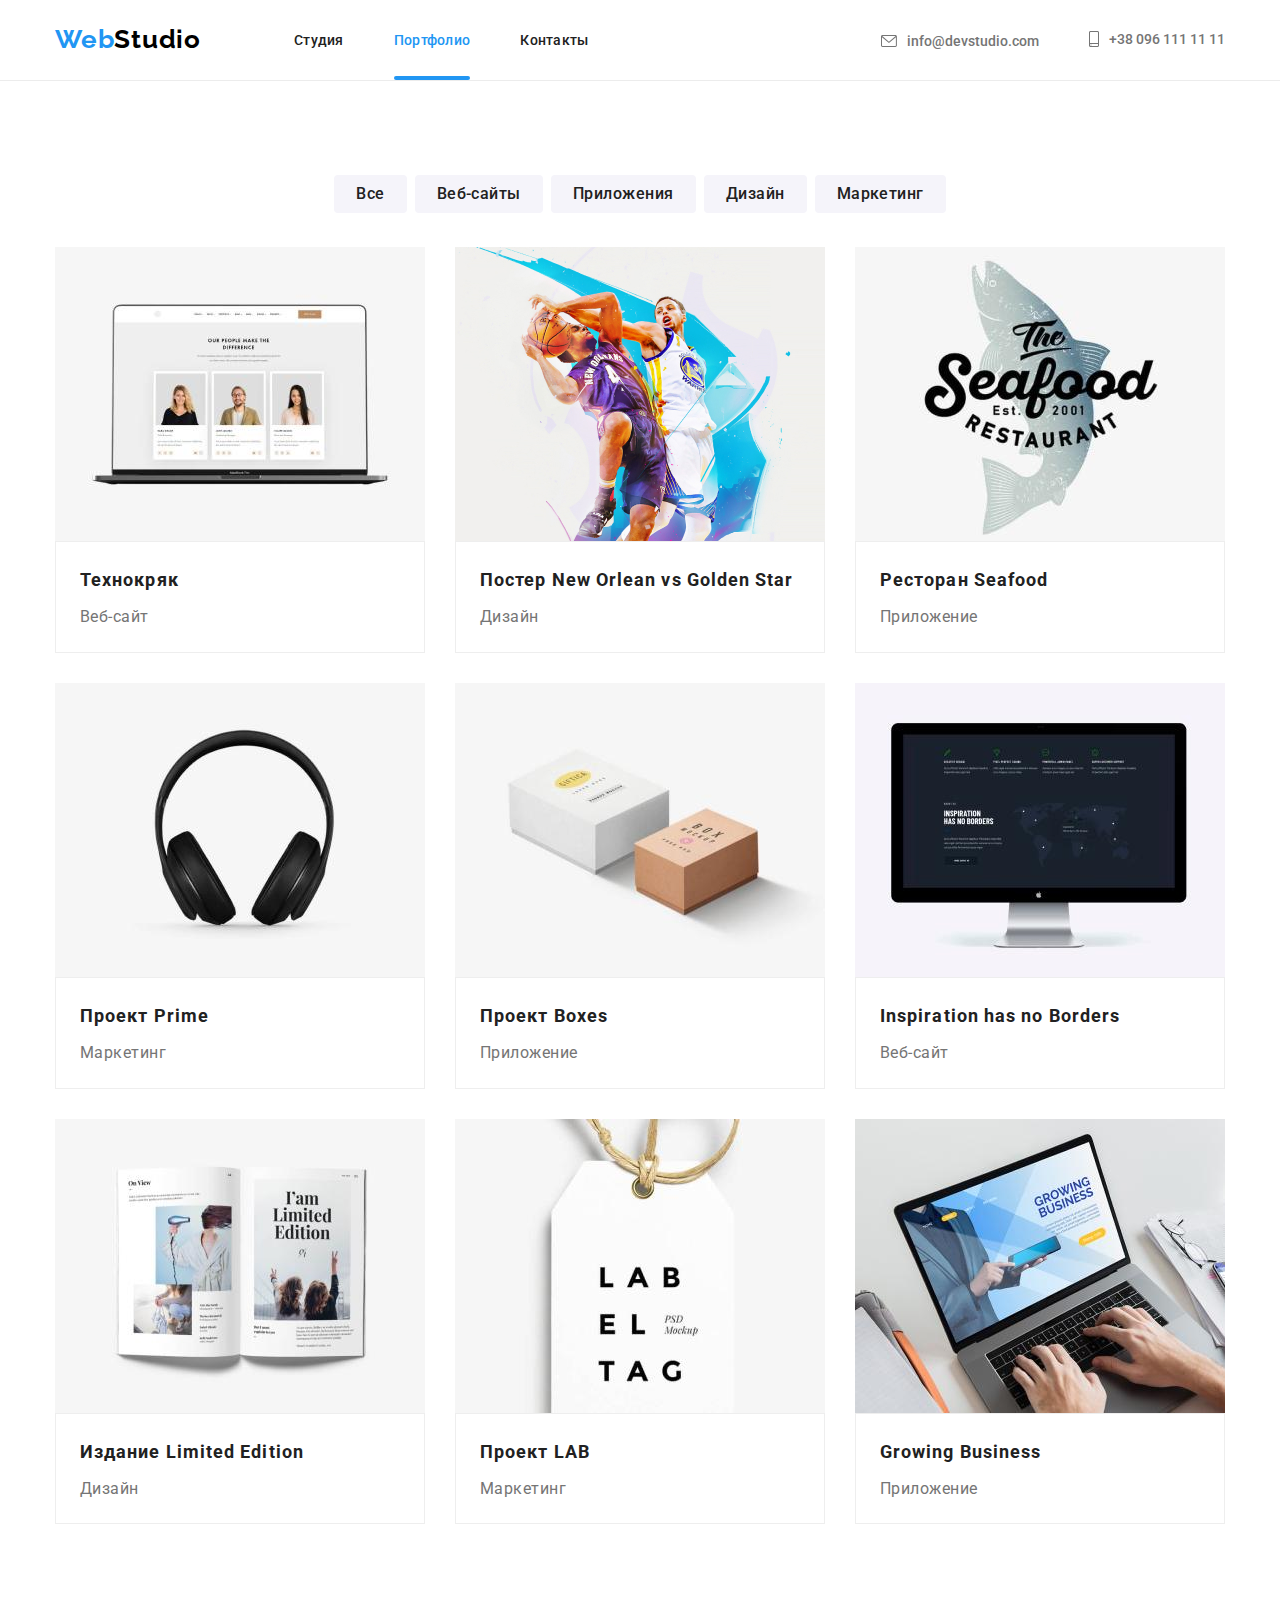
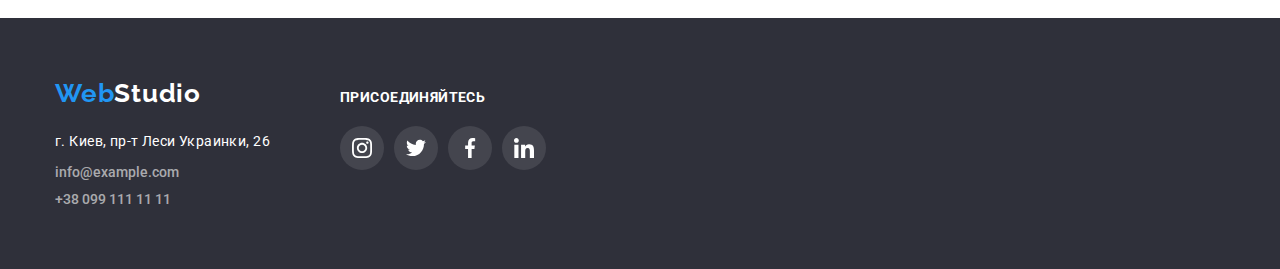
==== portfolio.html @ fb99bab4 "finished task for animation and position" ====
<!DOCTYPE html>
<html lang="ru">
  <head>
    <meta charset="UTF-8" />
    <meta name="viewport" content="width=device-width, initial-scale=1.0" />
    <title>WebStudios</title>
    <link rel="preconnect" href="https://fonts.googleapis.com" />
    <link rel="preconnect" href="https://fonts.gstatic.com" crossorigin />
    <link
      href="https://fonts.googleapis.com/css2?family=Raleway:wght@700&family=Roboto:wght@400;500;700;900&display=swap"
      rel="stylesheet"
    />
    <link rel="stylesheet" href="./css/modern-normalize.css" />
    <link rel="stylesheet" href="./css/styles.css" />
  </head>
  <body>
    <!-- Шапка -->
    <header class="header">
      <div class="container header-container">
        <a href="./index.html" class="logo link">
          <span class="logo-web">Web</span
          ><span class="logo-black">Studio</span></a
        >
        <nav class="nav">
          <ul class="nav-list list">
            <li class="nav-item">
              <a href="./index.html" class="nav-link link">Студия</a>
            </li>
            <li class="nav-item">
              <a href="./portfolio.html" class="nav-link current link"
                >Портфолио</a
              >
            </li>
            <li class="nav-item">
              <a href="" class="nav-link link">Контакты</a>
            </li>
          </ul>
        </nav>

        <ul class="contacts-list list">
          <li class="contact-item">
            <a href="mailto:info@devstudio.com" class="contact-link link"
              ><svg class="icon-contact" width="16" height="12">
                <use href="./images/icons.svg#envelope"></use></svg
              >info@devstudio.com</a
            >
          </li>
          <li class="contact-item">
            <a href="tel:+380961111111" class="contact-link link"
              ><svg class="icon-contact" width="10" height="16">
                <use href="./images/icons.svg#smartphone"></use></svg
              >+38 096 111 11 11</a
            >
          </li>
        </ul>
      </div>
    </header>
    <main>
      <section class="section-portfolio section">
        <div class="container">
          <h1 class="visually-hidden">наши работы</h1>

          <!-- Фильтры -->
          <ul class="filter-list list">
            <li class="filter-item">
              <button type="button" class="secondary-button">Все</button>
            </li>
            <li class="filter-item">
              <button type="button" class="secondary-button">Веб-сайты</button>
            </li>
            <li class="filter-item">
              <button type="button" class="secondary-button">Приложения</button>
            </li>
            <li class="filter-item">
              <button type="button" class="secondary-button">Дизайн</button>
            </li>
            <li class="filter-item">
              <button type="button" class="secondary-button">Маркетинг</button>
            </li>
          </ul>
          <ul class="portfolio-list list">
            <li class="portfolio-item">
              <div class="portfolio-item-wrap">
                <img
                  class="project-image"
                  src="./images/laptop_portfolio.jpg"
                  alt="Фото сотрудников"
                  width="370"
                />
                <p class="portfolio-top-text">
                  Технокряк это современная площадка распространения
                  коронавируса. Компании используют эту платформу для цифрового
                  шпионажа и атак на защищённые сервера конкурентов.
                </p>
              </div>
              <div class="portfolio-description-field">
                <h2 class="portfolio-title">Технокряк</h2>
                <p class="portfolio-direction">Веб-сайт</p>
              </div>
            </li>
            <li class="portfolio-item">
              <div class="portfolio-item-wrap">
                <img
                  class="project-image"
                  src="./images/poster_star.jpg"
                  alt="2 басскетболиста"
                  width="370"
                />
                <p class="portfolio-top-text">
                  Технокряк это современная площадка распространения
                  коронавируса. Компании используют эту платформу для цифрового
                  шпионажа и атак на защищённые сервера конкурентов.
                </p>
              </div>
              <div class="portfolio-description-field">
                <h2 class="portfolio-title">
                  Постер New Orlean vs Golden Star
                </h2>
                <p class="portfolio-direction">Дизайн</p>
              </div>
            </li>
            <li class="portfolio-item">
              <div class="portfolio-item-wrap">
                <img
                  class="project-image"
                  src="./images/restaurant.jpg"
                  alt="Наименование ресторана"
                  width="370"
                />
                <p class="portfolio-top-text">
                  Технокряк это современная площадка распространения
                  коронавируса. Компании используют эту платформу для цифрового
                  шпионажа и атак на защищённые сервера конкурентов.
                </p>
              </div>
              <div class="portfolio-description-field">
                <h2 class="portfolio-title">Ресторан Seafood</h2>
                <p class="portfolio-direction">Приложение</p>
              </div>
            </li>
            <li class="portfolio-item">
              <div class="portfolio-item-wrap">
                <img
                  class="project-image"
                  src="./images/headphone.jpg"
                  alt="Наушники"
                  width="370"
                />
                <p class="portfolio-top-text">
                  Технокряк это современная площадка распространения
                  коронавируса. Компании используют эту платформу для цифрового
                  шпионажа и атак на защищённые сервера конкурентов.
                </p>
              </div>
              <div class="portfolio-description-field">
                <h2 class="portfolio-title">Проект Prime</h2>
                <p class="portfolio-direction">Маркетинг</p>
              </div>
            </li>
            <li class="portfolio-item">
              <div class="portfolio-item-wrap">
                <img
                  class="project-image"
                  src="./images/box.jpg"
                  alt="Коробочки"
                  width="370"
                />
                <p class="portfolio-top-text">
                  Технокряк это современная площадка распространения
                  коронавируса. Компании используют эту платформу для цифрового
                  шпионажа и атак на защищённые сервера конкурентов.
                </p>
              </div>
              <div class="portfolio-description-field">
                <h2 class="portfolio-title">Проект Boxes</h2>
                <p class="portfolio-direction">Приложение</p>
              </div>
            </li>
            <li class="portfolio-item">
              <div class="portfolio-item-wrap">
                <img
                  class="project-image"
                  src="./images/desktop.jpg"
                  alt="Экран монитора"
                  width="370"
                />
                <p class="portfolio-top-text">
                  Технокряк это современная площадка распространения
                  коронавируса. Компании используют эту платформу для цифрового
                  шпионажа и атак на защищённые сервера конкурентов.
                </p>
              </div>
              <div class="portfolio-description-field">
                <h2 class="portfolio-title">Inspiration has no Borders</h2>
                <p class="portfolio-direction">Веб-сайт</p>
              </div>
            </li>
            <li class="portfolio-item">
              <div class="portfolio-item-wrap">
                <img
                  class="project-image"
                  src="./images/book.jpg"
                  alt="Разворот книги"
                  width="370"
                />
                <p class="portfolio-top-text">
                  Технокряк это современная площадка распространения
                  коронавируса. Компании используют эту платформу для цифрового
                  шпионажа и атак на защищённые сервера конкурентов.
                </p>
              </div>
              <div class="portfolio-description-field">
                <h2 class="portfolio-title">Издание Limited Edition</h2>
                <p class="portfolio-direction">Дизайн</p>
              </div>
            </li>
            <li class="portfolio-item">
              <div class="portfolio-item-wrap">
                <img
                  class="project-image"
                  src="./images/label.jpg"
                  alt="фирменная бирка"
                  width="370"
                />
                <p class="portfolio-top-text">
                  Технокряк это современная площадка распространения
                  коронавируса. Компании используют эту платформу для цифрового
                  шпионажа и атак на защищённые сервера конкурентов.
                </p>
              </div>
              <div class="portfolio-description-field">
                <h2 class="portfolio-title">Проект LAB</h2>
                <p class="portfolio-direction">Маркетинг</p>
              </div>
            </li>
            <li class="portfolio-item">
              <div class="portfolio-item-wrap">
                <img
                  class="project-image"
                  src="./images/grow.jpg"
                  alt="ноутбук"
                  width="370"
                />
                <p class="portfolio-top-text">
                  Технокряк это современная площадка распространения
                  коронавируса. Компании используют эту платформу для цифрового
                  шпионажа и атак на защищённые сервера конкурентов.
                </p>
              </div>
              <div class="portfolio-description-field">
                <h2 class="portfolio-title">Growing Business</h2>
                <p class="portfolio-direction">Приложение</p>
              </div>
            </li>
          </ul>
        </div>
      </section>
    </main>

    <!-- Подвал -->
    <footer class="page-footer">
      <div class="container footer-container">
        <div class="adress-footer">
          <a href="./index.html" class="logo link">
            <span class="logo-web">Web</span
            ><span class="logo-white">Studio</span></a
          >
          <address class="contact-address">
            <ul class="footer-contacts-list">
              <li class="footer-contact-item list">
                <a
                  href="https://goo.gl/maps/eDtE6KMM95kPjkAP6"
                  target="_blank"
                  rel="noopener noreferrer"
                  class="map-link link"
                >
                  г. Киев, пр-т Леси Украинки, 26
                </a>
              </li>
              <li class="footer-contact-item list">
                <a
                  href="mailto:info@example.com"
                  class="footer-contact-link link"
                  >info@example.com</a
                >
              </li>
              <li class="footer-contact-item list">
                <a href="tel:+380991111111" class="footer-contact-link link"
                  >+38 099 111 11 11</a
                >
              </li>
            </ul>
          </address>
        </div>
        <div class="footer-social">
          <h2 class="footer-social-title">ПРИСОЕДИНЯЙТЕСЬ</h2>
          <ul class="footer-social-list list">
            <li class="footer-social-item">
              <a href="" class="footer-social-link social-link">
                <svg
                  class="footer-social-icon social-icon"
                  width="20"
                  height="20"
                >
                  <use href="./images/icons.svg#instagram"></use>
                </svg>
              </a>
            </li>
            <li class="footer-social-item">
              <a href="" class="footer-social-link social-link">
                <svg
                  class="footer-social-icon social-icon"
                  width="20"
                  height="20"
                >
                  <use href="./images/icons.svg#twitter"></use>
                </svg>
              </a>
            </li>
            <li class="footer-social-item">
              <a href="" class="footer-social-link social-link">
                <svg
                  class="footer-social-icon social-icon"
                  width="20"
                  height="20"
                >
                  <use href="./images/icons.svg#facebook"></use>
                </svg>
              </a>
            </li>
            <li class="footer-social-item">
              <a href="" class="footer-social-link social-link">
                <svg
                  class="footer-social-icon social-icon"
                  width="20"
                  height="20"
                >
                  <use href="./images/icons.svg#linkedin"></use>
                </svg>
              </a>
            </li>
          </ul>
        </div>
      </div>
    </footer>
  </body>
</html>
---- css/styles.css ----
:root {
  --primary-color: #ffffff;
  --title-color: #212121;
  --first-background-color: #2f303a;
  --our-team-bg-color: #f5f4fa;
  --discription-color: #757575;
  --accent-color: #2196f3;
  --secondary-color: #000000;
  --footer-color-link: rgba(255, 255, 255, 0.6);
  --border-solid-color: #eeeeee;
  --border-bottom-color: #ececec;
  --svg-icon-color: #afb1b8;
}

body {
  font-family: "Roboto", sans-serif;
  background-color: var(--primary-color);
  color: var(--title-color);
  margin: 0;
}
.list {
  list-style: none;
}
.link {
  text-decoration: none;
}

.visually-hidden {
  position: absolute;
  white-space: nowrap;
  width: 1px;
  height: 1px;
  overflow: hidden;
  border: 0;
  padding: 0;
  clip: rect(0 0 0 0);
  clip-path: inset(50%);
  margin: -1px;
}
p,
h1,
h2,
h3,
h4,
h5,
h6 {
  margin: 0;
}
ul {
  margin: 0;
  padding: 0;
}
button {
  border-width: 0;
}

img {
  display: block;
  max-width: 100%;
  height: auto;
}
.container {
  width: 1170px;
  padding: 0 15px;
  margin: 0 auto;
}
.section {
  padding: 94px 0;
}

/*------------------ ЛОГО САЙТА ---------------- */
.logo {
  font-family: Raleway;
  font-weight: bold;
  font-size: 26px;
  line-height: 1.2;
  letter-spacing: 0.03em;
}
.logo-web {
  color: var(--accent-color);
}
.logo-black {
  color: var(--secondary-color);
}

/*------------------ НАВИГАЦИЯ ---------------- */
.header {
  border-bottom: 1px solid var(--border-bottom-color);
}

.header-container {
  display: flex;
  align-items: center;
}
.nav {
  margin-left: 93px;
}
.nav-list {
  display: flex;
}

.nav-list .nav-item:not(:last-child) {
  margin-right: 50px;
}
.nav-link {
  position: relative;
  display: block;
  padding: 32px 0;

  color: var(--title-color);

  font-weight: 500;
  font-size: 14px;
  line-height: 1.15;
  letter-spacing: 0.02em;

  transition: color 250ms cubic-bezier(0.4, 0, 0.2, 1);
}

.nav-link:hover,
.nav-link:focus {
  color: var(--accent-color);
}

.contact-link {
  display: flex;
  align-items: center;
  color: var(--discription-color);
  font-weight: 500;
  font-size: 14px;
  line-height: 1.33;

  transition: color 250ms cubic-bezier(0.4, 0, 0.2, 1);
}

.contact-link:hover,
.contact-link:focus {
  color: var(--accent-color);
}

.contact-item {
  display: flex;
  align-items: center;
}
.contacts-list {
  display: flex;
  align-items: baseline;
  margin-left: auto;
}

.icon-contact {
  margin-right: 10px;
  fill: currentColor;

  transition: fill 250ms cubic-bezier(0.4, 0, 0.2, 1);
}

.icon-contact:hover {
  fill: var(--accent-color);
}

.contact-item:not(:last-child) {
  margin-right: 50px;
}

.current {
  color: var(--accent-color);
}

.nav-link.current::after {
  content: "";
  width: 100%;
  height: 4px;
  border-radius: 2px;
  position: absolute;
  background-color: var(--accent-color);
  position: absolute;
  left: 0;
  bottom: 0;
}

/*------------------ ГЕРОЙ ---------------- */
.hero {
  padding: 200px 0;
  text-align: center;
  background-color: var(--first-background-color);
  background-image: linear-gradient(
      rgba(47, 48, 58, 0.4),
      rgba(47, 48, 58, 0.4)
    ),
    url(../images/hero.jpg);
  background-position: center;
  background-repeat: no-repeat;
  background-size: cover;
  width: 1600px;
  margin: 0 auto;
}

.hero-title {
  margin: 0 auto 30px;
  font-weight: 900;
  font-size: 44px;
  line-height: 1.36;
  letter-spacing: 0.06em;
  text-transform: uppercase;
  color: var(--primary-color);
  width: 696px;
}

.primary-button {
  padding: 10px 32px;

  font-family: inherit;
  font-weight: bold;
  font-size: 16px;
  line-height: 1.9;

  letter-spacing: 0.06em;
  cursor: pointer;
  background-color: var(--accent-color);
  color: var(--primary-color);
  box-shadow: 0px 4px 4px rgba(0, 0, 0, 0.15);
  border-radius: 4px;
}

/*------------------ ОСОБЕННОСТИ---------------- */

.features-title {
  font-weight: bold;
  font-size: 14px;
  line-height: 1.14;
  letter-spacing: 0.03em;
  text-transform: uppercase;
  margin: 0 0 10px 0;
  color: var(--title-color);
}
.features-list {
  display: flex;
  align-items: center;
}
.features {
  padding: 94px 0 47px 0;
}

.features-item {
  width: 270px;
  font-weight: normal;
  font-size: 14px;
  line-height: 1.71;
  letter-spacing: 0.03em;
  color: var(--discription-color);
}
.features-item:not(:last-child) {
  margin-right: 30px;
}
.block-features {
  display: flex;
  padding: 25px 100px;
  margin-bottom: 30px;
  background-color: #f5f4fa;
  border-radius: 4px;
}

.icons-features {
  align-items: center;
}
/*------------------ ЧЕМ МЫ ЗАНИМАЕМСЯ ---------------- */
.section-works {
  padding: 47px 0 94px 0;
}

.works-list {
  display: flex;
}
.work-item {
  position: relative;
  align-items: center;
}

.work-item:not(:last-child) {
  margin-right: 30px;
}

.direction {
  display: flex;
  align-items: center;
  justify-content: center;

  width: 100%;
  height: 70px;
  background: rgba(47, 48, 58, 0.8);

  position: absolute;
  left: 0;
  bottom: 0;
}
.text-direction {
  font-size: 14px;
  font-weight: bold;
  line-height: 1.14;
  letter-spacing: 0.03em;
  text-transform: uppercase;

  color: var(--primary-color);
}

/*---------------------- КОМАНДА --------------------*/

.section-title {
  margin-bottom: 50px;
  font-weight: bold;
  font-size: 36px;
  line-height: 1.16;
  letter-spacing: 0.03em;
  text-align: center;
}

.team-section {
  background-color: var(--our-team-bg-color);
}
.team-list {
  display: flex;
}
.team-item {
  box-shadow: 0px 1px 3px rgba(0, 0, 0, 0.12), 0px 1px 1px rgba(0, 0, 0, 0.14),
    0px 2px 1px rgba(0, 0, 0, 0.2);
  border-radius: 0px 0px 4px 4px;
  background-color: var(--primary-color);
}
.team-item:not(:last-child) {
  margin-right: 30px;
}

.teammate-name {
  font-weight: 500;
  font-size: 16px;
  line-height: 1.18;
  letter-spacing: 0.03em;
  margin-bottom: 10px;
}
.teammate-position {
  font-weight: normal;
  font-size: 16px;
  line-height: 1.18;
  letter-spacing: 0.03em;
  color: var(--discription-color);
}
.social-list {
  display: flex;
  justify-content: center;
  margin-top: 16px;
}

.teammate-social-item {
  width: 44px;
  height: 44px;
  background-color: var(--primary-color);
}

.teammate-social-item + .teammate-social-item {
  margin-left: 10px;
}
.social-link {
  display: flex;
  align-items: center;
  justify-content: center;
  width: 100%;
  height: 100%;
  color: var(--svg-icon-color);
  border-radius: 50%;
  background-color: var(--primary-color);

  transition: color 250ms cubic-bezier(0.4, 0, 0.2, 1),
    background-color 250ms cubic-bezier(0.4, 0, 0.2, 1);
}

.social-link:hover,
.social-link:focus {
  background-color: var(--accent-color);
  color: var(--primary-color);
}

.social-icon {
  fill: currentColor;
}

.team-description {
  text-align: center;
  padding: 30px 0;
}

/*------------------ КЛИЕНТЫ---------------- */
.clients-list {
  display: flex;
}

.clients-item:not(:last-child) {
  margin-right: 30px;
}

.clients-link {
  display: flex;
  align-items: center;
  justify-content: center;
  width: 172px;
  height: 92px;
  border: 1px solid var(--svg-icon-color);
  border-radius: 4px;
  box-sizing: border-box;
  color: var(--svg-icon-color);

  transition: color 250ms cubic-bezier(0.4, 0, 0.2, 1),
    border 250ms cubic-bezier(0.4, 0, 0.2, 1);
}

.clients-link:hover,
.clients-link:focus {
  border: 1px solid var(--accent-color);
  color: var(--accent-color);
}

.clients-icon {
  width: 106px;
  height: 60px;
  fill: currentColor;
}

/*------------------ ПОДВАЛ---------------- */
.page-footer {
  background-color: var(--first-background-color);
  padding: 60px 0;
}
.footer-container {
  display: flex;
}

.footer-contacts-list {
  display: block;
}

.contact-address {
  font-style: normal;
  margin-top: 20px;
}
.footer-contact-item + .footer-contact-item {
  margin-top: 9px;
}

.logo-white {
  font-family: Raleway;
  font-weight: bold;
  font-size: 26px;
  line-height: 1.2;
  letter-spacing: 0.03em;
  color: var(--primary-color);
}

.footer-contact-link {
  display: block;
  font-weight: 500;
  font-size: 14px;
  line-height: 1.33;
  color: var(--footer-color-link);

  transition: color 250ms cubic-bezier(0.4, 0, 0.2, 1);
}
.footer-contact-link:hover,
.footer-contact-link:focus {
  color: var(--accent-color);
}

.map-link {
  font-size: 14px;
  line-height: 1.71;
  letter-spacing: 0.03em;
  color: var(--primary-color);

  transition: color 250ms cubic-bezier(0.4, 0, 0.2, 1);
}

.map-link:hover,
.map-link:focus {
  color: var(--accent-color);
}

.footer-social {
  margin-left: 70px;
  margin-top: 12px;
}

.footer-social-title {
  font-size: 14px;
  line-height: 1.14;
  letter-spacing: 0.03em;
  text-transform: uppercase;
  margin-bottom: 20px;
  color: var(--primary-color);
}

.footer-social-list {
  display: flex;
  padding: 0;
}

.footer-social-item {
  width: 44px;
  height: 44px;
}

.footer-social-item:not(:last-child) {
  margin-right: 10px;
}

.footer-social-icon {
  fill: currentColor;
}

.footer-social-link {
  display: flex;
  align-items: center;
  justify-content: center;
  width: 100%;
  height: 100%;
  color: var(--primary-color);
  border-radius: 50%;
  background-color: rgba(255, 255, 255, 0.1);
}

.backdrop {
  position: fixed;
  width: 100vw;
  height: 100vh;
  background-color: rgba(0, 0, 0, 0.2);
  top: 0;
  left: 0;
  opacity: 1;
  transition: opacity 250ms cubic-bezier(0.4, 0, 0.2, 1),
    visibility 250ms cubic-bezier(0.4, 0, 0.2, 1);
}

.backdrop.is-hidden .modal {
  transform: translate(-50%, -50%) scale(1.2);
}

.modal {
  position: absolute;
  width: 528px;
  height: 581px;
  background: var(--primary-color);
  box-shadow: 0px 1px 3px rgba(0, 0, 0, 0.12), 0px 1px 1px rgba(0, 0, 0, 0.14),
    0px 2px 1px rgba(0, 0, 0, 0.2);
  border-radius: 4px;
  top: 50%;
  left: 50%;
  transform: scale(1) translate(-50%, -50%);
  transition: transform 250ms cubic-bezier(0.4, 0, 0.2, 1);
}
.modal-close {
  position: absolute;
  top: 8px;
  right: 8px;
  padding: 6px;
  border-radius: 50%;
  background-color: transparent;
  border: 1px solid rgba(0, 0, 0, 0.1);
  display: flex;
  align-items: center;
  justify-content: center;
}
.is-hidden {
  visibility: hidden;
  opacity: 0;
  pointer-events: none;
}

/*------------------ СТРАНИЦА ПОРТФОЛИО ---------------- */

.filter-list {
  display: flex;
  justify-content: center;
  margin-bottom: 34px;
}

.filter-item:not(:last-child) {
  margin-right: 8px;
}
.title-portfolio {
  font-weight: 900;
  line-height: 1.36;
  text-align: center;
  letter-spacing: 0.06em;
  text-transform: uppercase;
  color: var(--discription-color);
}
.secondary-button {
  padding: 6px 22px;
  font-family: inherit;
  border: none;
  font-weight: 500;
  font-size: 16px;
  line-height: 1.6;
  border-radius: 4px;
  text-align: center;
  letter-spacing: 0.03em;
  cursor: pointer;
  color: var(--title-color);
  background-color: var(--our-team-bg-color);

  transition: color 250ms cubic-bezier(0.4, 0, 0.2, 1),
    background-color 250ms cubic-bezier(0.4, 0, 0.2, 1),
    box-shadow 2500ms cubic-bezier(0.4, 0, 0.2, 1);
}

.secondary-button:hover,
.secondary-button:focus {
  background-color: var(--accent-color);
  color: var(--primary-color);
  box-shadow: 0px 3px 1px rgba(0, 0, 0, 0.1), 0px 1px 2px rgba(0, 0, 0, 0.08),
    0px 2px 2px rgba(0, 0, 0, 0.12);
}

/*------------------ ФИЛЬТР НАПРАВЛЕНИЙ ---------------- */

.portfolio-list {
  display: flex;
  flex-wrap: wrap;
}

.portfolio-item {
  background: var(--primary-color);
  box-sizing: border-box;
  transition: box-shadow 250ms cubic-bezier(0.4, 0, 0.2, 1);
}
.portfolio-item:hover {
  box-shadow: 0px 1px 1px rgba(0, 0, 0, 0.12), 0px 4px 4px rgba(0, 0, 0, 0.06),
    1px 4px 6px rgba(0, 0, 0, 0.16);
}
.portfolio-item:hover .portfolio-top-text {
  color: var(--primary-color);
  background-color: var(--accent-color);
  transform: translateY(0);
}

.portfolio-item:not(:nth-child(3n)) {
  margin-right: 30px;
}

.portfolio-item:not(:nth-last-child(-n + 3)) {
  margin-bottom: 30px;
}

.portfolio-item-wrap {
  position: relative;
  overflow: hidden;
}

.portfolio-top-text {
  position: absolute;
  top: 0;
  left: 0;
  font-size: 18px;
  line-height: 1.56;
  letter-spacing: 0.03em;
  background-color: var(--accent-color);
  color: var(--primary-color);
  padding: 63px 24px;

  transform: translateY(100%);
  transition: transform 250ms cubic-bezier(0.4, 0, 0.2, 1),
    color 250ms cubic-bezier(0.4, 0, 0.2, 1),
    background-color 250ms cubic-bezier(0.4, 0, 0.2, 1);
  overflow: auto;
}

.portfolio-description-field {
  padding: 20px 24px;
  border-top: none;
  border: 1px solid var(--border-solid-color);
}
.portfolio-title {
  font-weight: bold;
  font-size: 18px;
  line-height: 2;
  letter-spacing: 0.06em;
}
.portfolio-direction {
  margin-top: 4px;
  font-weight: normal;
  font-size: 16px;
  line-height: 1.87;
  letter-spacing: 0.03em;
  color: var(--discription-color);
}
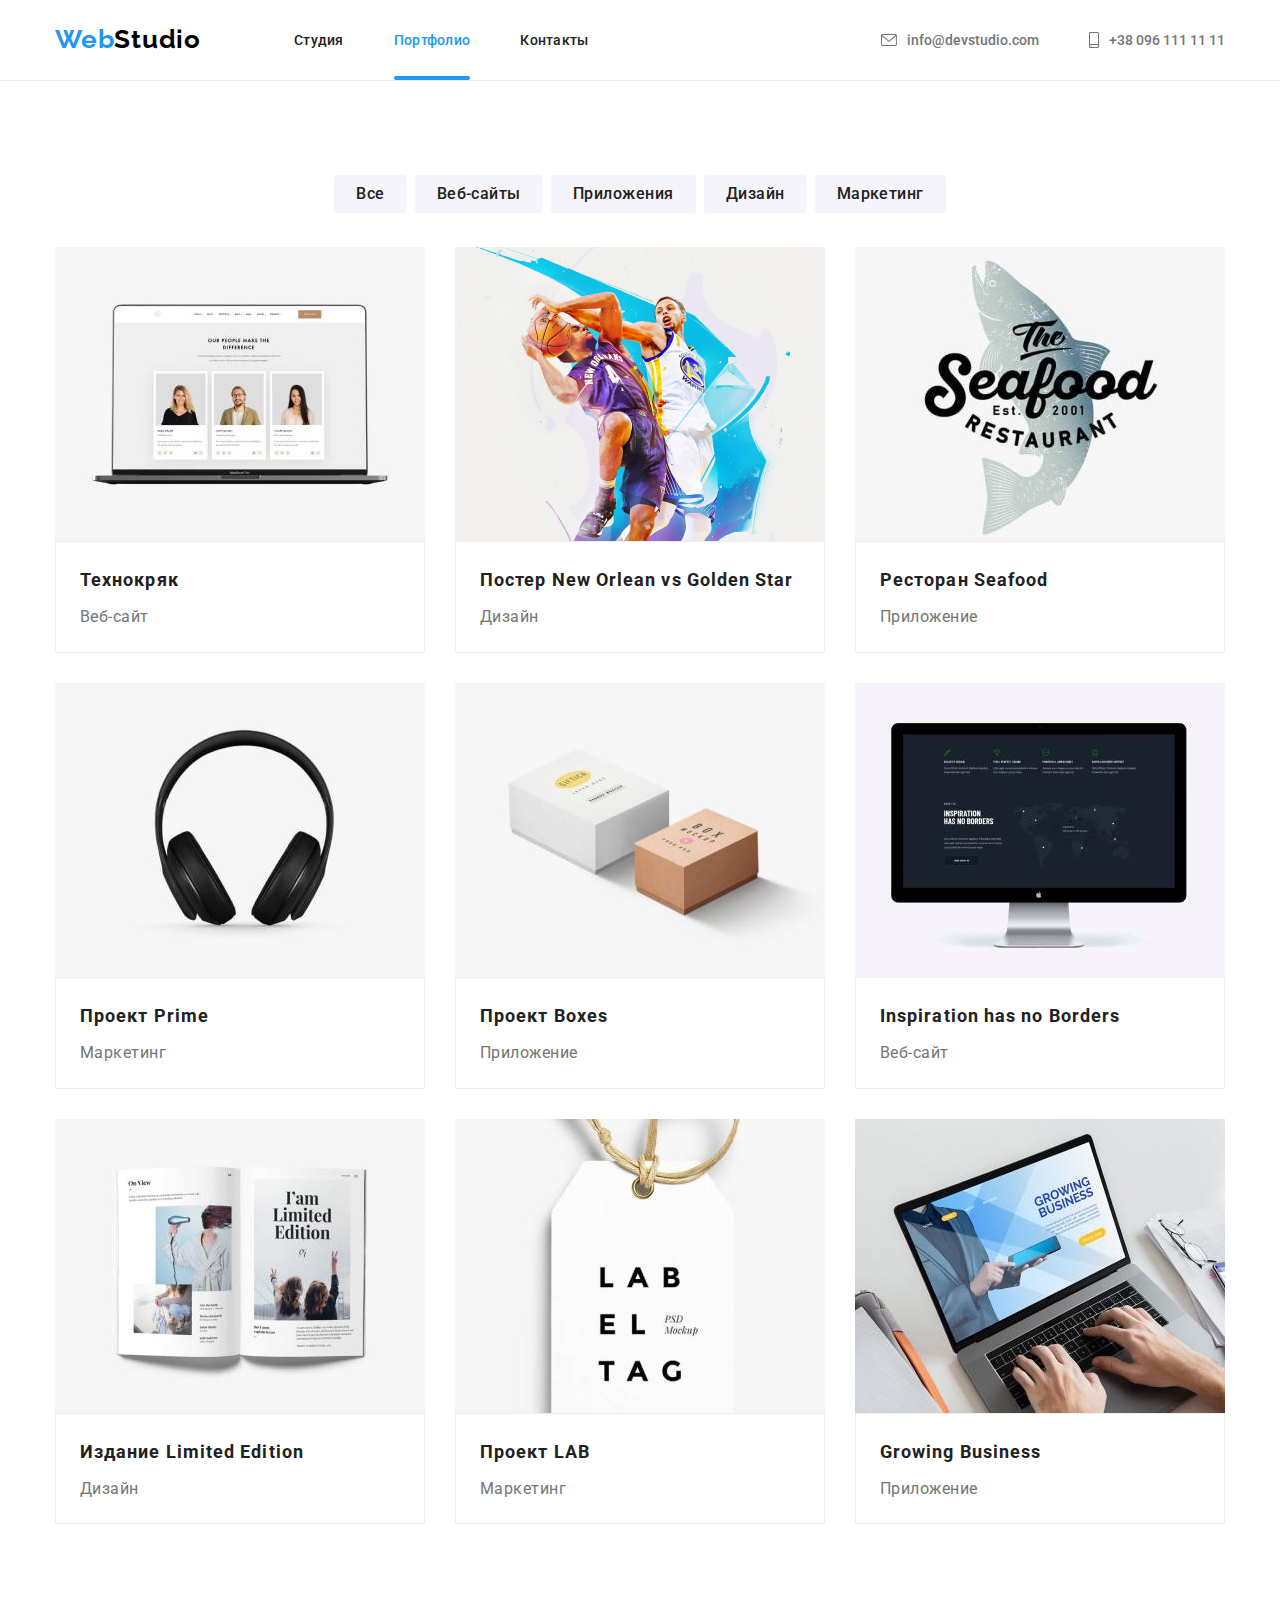
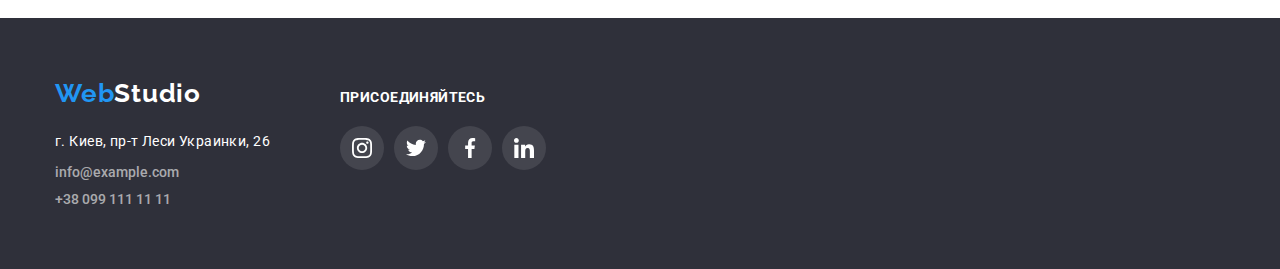
==== commit b16574e6: "task 5 is fixed" ====
--- a/portfolio.html
+++ b/portfolio.html
@@ -80,18 +80,20 @@
           </ul>
           <ul class="portfolio-list list">
             <li class="portfolio-item">
-              <div class="portfolio-item-wrap">
+              <div class="portfolio-wrap">
                 <img
                   class="project-image"
                   src="./images/laptop_portfolio.jpg"
                   alt="Фото сотрудников"
                   width="370"
                 />
-                <p class="portfolio-top-text">
-                  Технокряк это современная площадка распространения
-                  коронавируса. Компании используют эту платформу для цифрового
-                  шпионажа и атак на защищённые сервера конкурентов.
-                </p>
+                <div class="portfolio-item-wrap">
+                  <p class="portfolio-top-text">
+                    Технокряк это современная площадка распространения
+                    коронавируса. Компании используют эту платформу для
+                    цифрового шпионажа и атак на защищённые сервера конкурентов.
+                  </p>
+                </div>
               </div>
               <div class="portfolio-description-field">
                 <h2 class="portfolio-title">Технокряк</h2>
@@ -99,18 +101,20 @@
               </div>
             </li>
             <li class="portfolio-item">
-              <div class="portfolio-item-wrap">
+              <div class="portfolio-wrap">
                 <img
                   class="project-image"
                   src="./images/poster_star.jpg"
                   alt="2 басскетболиста"
                   width="370"
                 />
-                <p class="portfolio-top-text">
-                  Технокряк это современная площадка распространения
-                  коронавируса. Компании используют эту платформу для цифрового
-                  шпионажа и атак на защищённые сервера конкурентов.
-                </p>
+                <div class="portfolio-item-wrap">
+                  <p class="portfolio-top-text">
+                    Технокряк это современная площадка распространения
+                    коронавируса. Компании используют эту платформу для
+                    цифрового шпионажа и атак на защищённые сервера конкурентов.
+                  </p>
+                </div>
               </div>
               <div class="portfolio-description-field">
                 <h2 class="portfolio-title">
@@ -120,18 +124,20 @@
               </div>
             </li>
             <li class="portfolio-item">
-              <div class="portfolio-item-wrap">
+              <div class="portfolio-wrap">
                 <img
                   class="project-image"
                   src="./images/restaurant.jpg"
                   alt="Наименование ресторана"
                   width="370"
                 />
-                <p class="portfolio-top-text">
-                  Технокряк это современная площадка распространения
-                  коронавируса. Компании используют эту платформу для цифрового
-                  шпионажа и атак на защищённые сервера конкурентов.
-                </p>
+                <div class="portfolio-item-wrap">
+                  <p class="portfolio-top-text">
+                    Технокряк это современная площадка распространения
+                    коронавируса. Компании используют эту платформу для
+                    цифрового шпионажа и атак на защищённые сервера конкурентов.
+                  </p>
+                </div>
               </div>
               <div class="portfolio-description-field">
                 <h2 class="portfolio-title">Ресторан Seafood</h2>
@@ -139,18 +145,20 @@
               </div>
             </li>
             <li class="portfolio-item">
-              <div class="portfolio-item-wrap">
+              <div class="portfolio-wrap">
                 <img
                   class="project-image"
                   src="./images/headphone.jpg"
                   alt="Наушники"
                   width="370"
                 />
-                <p class="portfolio-top-text">
-                  Технокряк это современная площадка распространения
-                  коронавируса. Компании используют эту платформу для цифрового
-                  шпионажа и атак на защищённые сервера конкурентов.
-                </p>
+                <div class="portfolio-item-wrap">
+                  <p class="portfolio-top-text">
+                    Технокряк это современная площадка распространения
+                    коронавируса. Компании используют эту платформу для
+                    цифрового шпионажа и атак на защищённые сервера конкурентов.
+                  </p>
+                </div>
               </div>
               <div class="portfolio-description-field">
                 <h2 class="portfolio-title">Проект Prime</h2>
@@ -158,18 +166,20 @@
               </div>
             </li>
             <li class="portfolio-item">
-              <div class="portfolio-item-wrap">
+              <div class="portfolio-wrap">
                 <img
                   class="project-image"
                   src="./images/box.jpg"
                   alt="Коробочки"
                   width="370"
                 />
-                <p class="portfolio-top-text">
-                  Технокряк это современная площадка распространения
-                  коронавируса. Компании используют эту платформу для цифрового
-                  шпионажа и атак на защищённые сервера конкурентов.
-                </p>
+                <div class="portfolio-item-wrap">
+                  <p class="portfolio-top-text">
+                    Технокряк это современная площадка распространения
+                    коронавируса. Компании используют эту платформу для
+                    цифрового шпионажа и атак на защищённые сервера конкурентов.
+                  </p>
+                </div>
               </div>
               <div class="portfolio-description-field">
                 <h2 class="portfolio-title">Проект Boxes</h2>
@@ -177,18 +187,20 @@
               </div>
             </li>
             <li class="portfolio-item">
-              <div class="portfolio-item-wrap">
+              <div class="portfolio-wrap">
                 <img
                   class="project-image"
                   src="./images/desktop.jpg"
                   alt="Экран монитора"
                   width="370"
                 />
-                <p class="portfolio-top-text">
-                  Технокряк это современная площадка распространения
-                  коронавируса. Компании используют эту платформу для цифрового
-                  шпионажа и атак на защищённые сервера конкурентов.
-                </p>
+                <div class="portfolio-item-wrap">
+                  <p class="portfolio-top-text">
+                    Технокряк это современная площадка распространения
+                    коронавируса. Компании используют эту платформу для
+                    цифрового шпионажа и атак на защищённые сервера конкурентов.
+                  </p>
+                </div>
               </div>
               <div class="portfolio-description-field">
                 <h2 class="portfolio-title">Inspiration has no Borders</h2>
@@ -196,18 +208,20 @@
               </div>
             </li>
             <li class="portfolio-item">
-              <div class="portfolio-item-wrap">
+              <div class="portfolio-wrap">
                 <img
                   class="project-image"
                   src="./images/book.jpg"
                   alt="Разворот книги"
                   width="370"
                 />
-                <p class="portfolio-top-text">
-                  Технокряк это современная площадка распространения
-                  коронавируса. Компании используют эту платформу для цифрового
-                  шпионажа и атак на защищённые сервера конкурентов.
-                </p>
+                <div class="portfolio-item-wrap">
+                  <p class="portfolio-top-text">
+                    Технокряк это современная площадка распространения
+                    коронавируса. Компании используют эту платформу для
+                    цифрового шпионажа и атак на защищённые сервера конкурентов.
+                  </p>
+                </div>
               </div>
               <div class="portfolio-description-field">
                 <h2 class="portfolio-title">Издание Limited Edition</h2>
@@ -215,18 +229,20 @@
               </div>
             </li>
             <li class="portfolio-item">
-              <div class="portfolio-item-wrap">
+              <div class="portfolio-wrap">
                 <img
                   class="project-image"
                   src="./images/label.jpg"
                   alt="фирменная бирка"
                   width="370"
                 />
-                <p class="portfolio-top-text">
-                  Технокряк это современная площадка распространения
-                  коронавируса. Компании используют эту платформу для цифрового
-                  шпионажа и атак на защищённые сервера конкурентов.
-                </p>
+                <div class="portfolio-item-wrap">
+                  <p class="portfolio-top-text">
+                    Технокряк это современная площадка распространения
+                    коронавируса. Компании используют эту платформу для
+                    цифрового шпионажа и атак на защищённые сервера конкурентов.
+                  </p>
+                </div>
               </div>
               <div class="portfolio-description-field">
                 <h2 class="portfolio-title">Проект LAB</h2>
@@ -234,18 +250,20 @@
               </div>
             </li>
             <li class="portfolio-item">
-              <div class="portfolio-item-wrap">
+              <div class="portfolio-wrap">
                 <img
                   class="project-image"
                   src="./images/grow.jpg"
                   alt="ноутбук"
                   width="370"
                 />
-                <p class="portfolio-top-text">
-                  Технокряк это современная площадка распространения
-                  коронавируса. Компании используют эту платформу для цифрового
-                  шпионажа и атак на защищённые сервера конкурентов.
-                </p>
+                <div class="portfolio-item-wrap">
+                  <p class="portfolio-top-text">
+                    Технокряк это современная площадка распространения
+                    коронавируса. Компании используют эту платформу для
+                    цифрового шпионажа и атак на защищённые сервера конкурентов.
+                  </p>
+                </div>
               </div>
               <div class="portfolio-description-field">
                 <h2 class="portfolio-title">Growing Business</h2>
--- a/css/styles.css
+++ b/css/styles.css
@@ -13,7 +13,7 @@
 }
 
 body {
-  font-family: "Roboto", sans-serif;
+  font-family: 'Roboto', sans-serif;
   background-color: var(--primary-color);
   color: var(--title-color);
   margin: 0;
@@ -144,7 +144,7 @@
 }
 .contacts-list {
   display: flex;
-  align-items: baseline;
+  align-items: center;
   margin-left: auto;
 }
 
@@ -168,7 +168,7 @@
 }
 
 .nav-link.current::after {
-  content: "";
+  content: '';
   width: 100%;
   height: 4px;
   border-radius: 2px;
@@ -283,11 +283,10 @@
 
 .direction {
   display: flex;
-  align-items: center;
   justify-content: center;
 
   width: 100%;
-  height: 70px;
+  padding: 27px 0;
   background: rgba(47, 48, 58, 0.8);
 
   position: absolute;
@@ -539,7 +538,7 @@
 }
 
 .backdrop.is-hidden .modal {
-  transform: translate(-50%, -50%) scale(1.2);
+  transform: translate(-50%, -50%) scale(0.7);
 }
 
 .modal {
@@ -566,6 +565,7 @@
   display: flex;
   align-items: center;
   justify-content: center;
+  cursor: pointer;
 }
 .is-hidden {
   visibility: hidden;
@@ -608,7 +608,7 @@
 
   transition: color 250ms cubic-bezier(0.4, 0, 0.2, 1),
     background-color 250ms cubic-bezier(0.4, 0, 0.2, 1),
-    box-shadow 2500ms cubic-bezier(0.4, 0, 0.2, 1);
+    box-shadow 250ms cubic-bezier(0.4, 0, 0.2, 1);
 }
 
 .secondary-button:hover,
@@ -635,10 +635,10 @@
   box-shadow: 0px 1px 1px rgba(0, 0, 0, 0.12), 0px 4px 4px rgba(0, 0, 0, 0.06),
     1px 4px 6px rgba(0, 0, 0, 0.16);
 }
-.portfolio-item:hover .portfolio-top-text {
-  color: var(--primary-color);
-  background-color: var(--accent-color);
+.portfolio-item:hover .portfolio-item-wrap {
+  color: var(--primary-color);
   transform: translateY(0);
+  opacity: 1;
 }
 
 .portfolio-item:not(:nth-child(3n)) {
@@ -649,26 +649,32 @@
   margin-bottom: 30px;
 }
 
-.portfolio-item-wrap {
+.portfolio-wrap {
   position: relative;
   overflow: hidden;
 }
 
-.portfolio-top-text {
+.portfolio-item-wrap {
   position: absolute;
+  width: 100%;
+  height: 100%;
   top: 0;
   left: 0;
+  background-color: var(--accent-color);
+  transform: translateY(100%);
+  opacity: 0;
+  transition: transform 250ms cubic-bezier(0.4, 0, 0.2, 1),
+    color 250ms cubic-bezier(0.4, 0, 0.2, 1),
+    background-color 250ms cubic-bezier(0.4, 0, 0.2, 1),
+    opacity 250ms cubic-bezier(0.4, 0, 0.2, 1);
+}
+
+.portfolio-top-text {
   font-size: 18px;
   line-height: 1.56;
   letter-spacing: 0.03em;
-  background-color: var(--accent-color);
   color: var(--primary-color);
   padding: 63px 24px;
-
-  transform: translateY(100%);
-  transition: transform 250ms cubic-bezier(0.4, 0, 0.2, 1),
-    color 250ms cubic-bezier(0.4, 0, 0.2, 1),
-    background-color 250ms cubic-bezier(0.4, 0, 0.2, 1);
   overflow: auto;
 }
 
